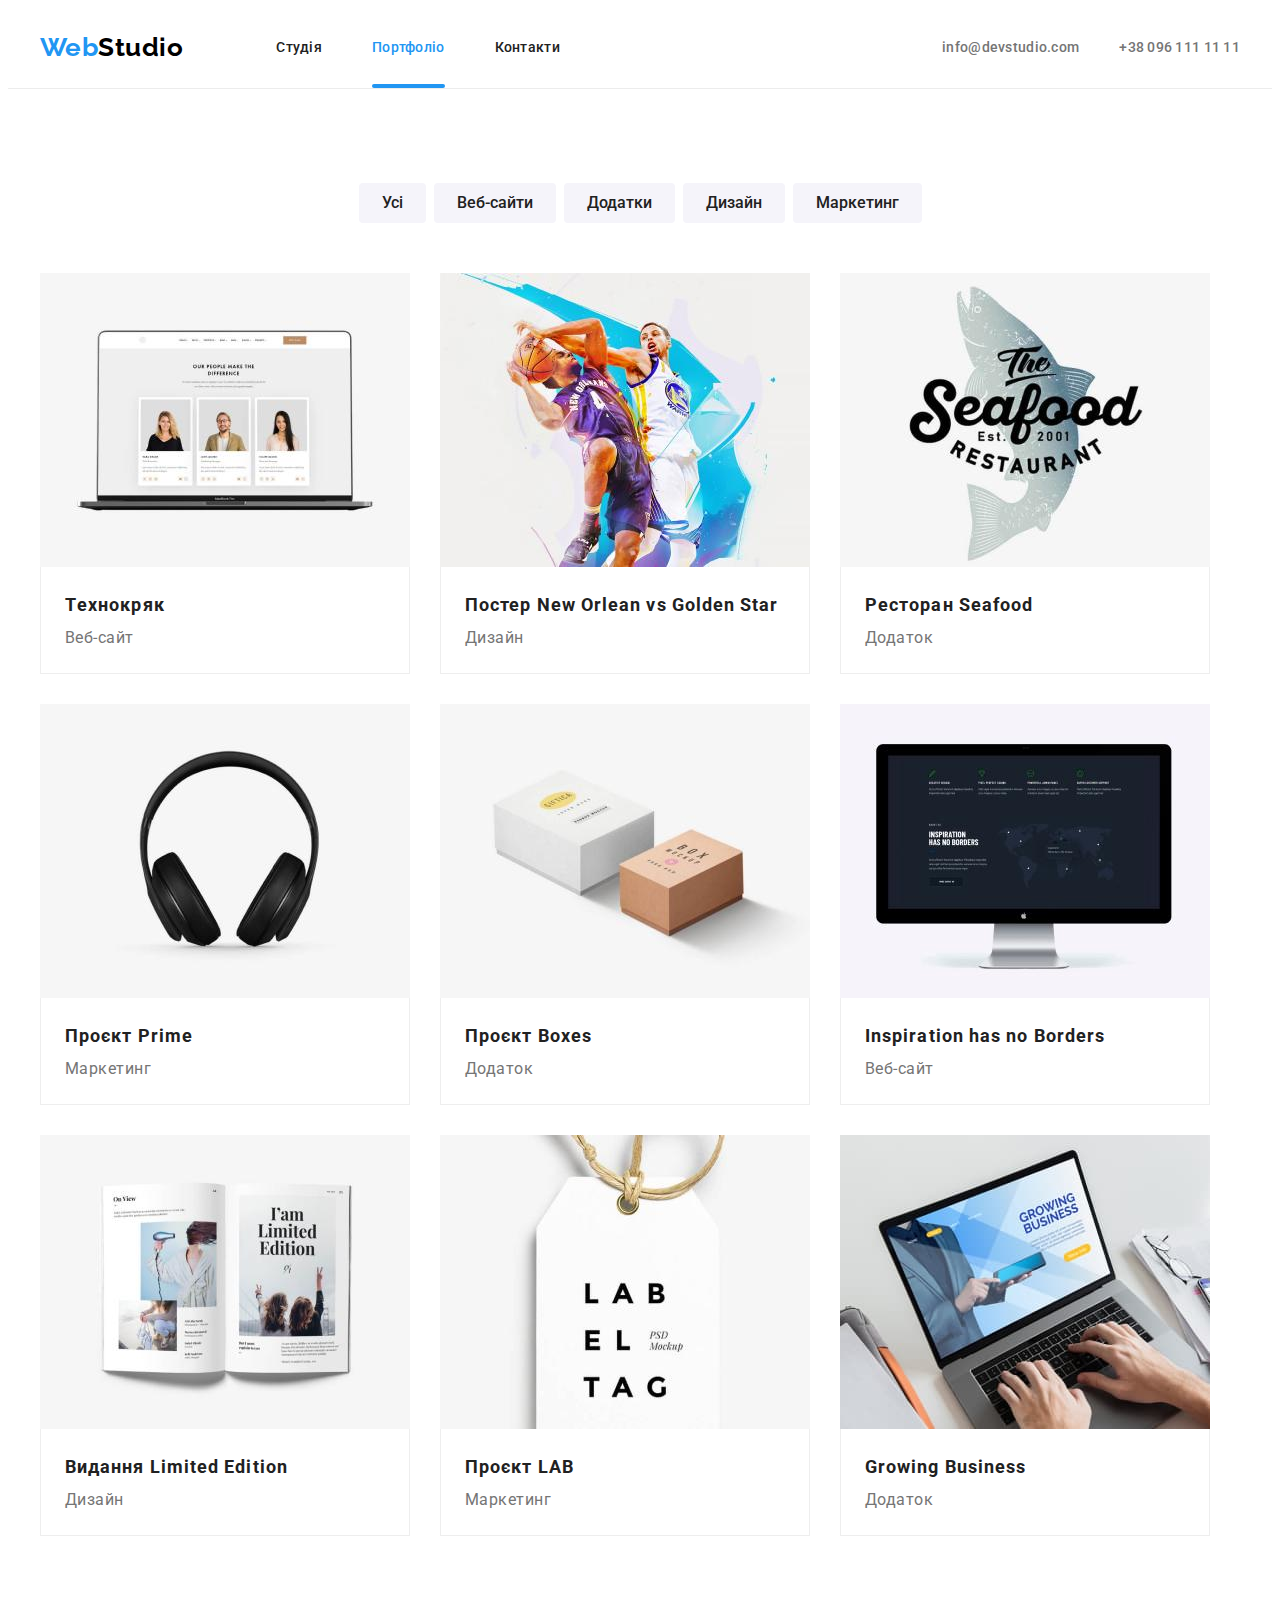
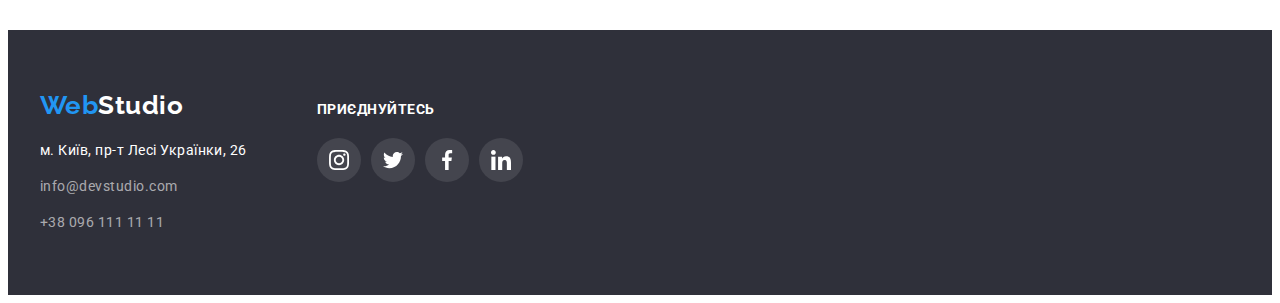
==== portfolio.html @ 781b63a0 "Initial commit" ====
<!DOCTYPE html>
<html lang="uk">
  <head>
    <meta charset="UTF-8" />
    <meta http-equiv="X-UA-Compatible" content="IE=edge" />
    <meta name="viewport" content="width=device-width, initial-scale=1.0" />
    <title>Portfolio</title>
    <link rel="stylesheet" href="./css/styles.css" />
    <link rel="preconnect" href="https://fonts.googleapis.com" />
    <link rel="preconnect" href="https://fonts.gstatic.com" crossorigin />
    <link
      href="https://fonts.googleapis.com/css2?family=Raleway:wght@700&family=Roboto:wght@400;500;700;900&display=swap"
      rel="stylesheet"
    />
    <link
      rel="stylesheet"
      href="https://cdnjs.cloudflare.com/ajax/libs/modern-normalize/1.1.0/modern-normalize.min.css"
      integrity="sha512-wpPYUAdjBVSE4KJnH1VR1HeZfpl1ub8YT/NKx4PuQ5NmX2tKuGu6U/JRp5y+Y8XG2tV+wKQpNHVUX03MfMFn9Q=="
      crossorigin="anonymous"
      referrerpolicy="no-referrer"
    />
    <link rel="stylesheet" href="./css/styles.css" />
  </head>

  <body>
    <!--header-->
    <header class="header">
      <!--main navigation-->
      <div class="container header">
        <nav class="main-nav">
          <a class="logo-header" lang="en" href="index.html">
            <span class="logo-part">Web</span>Studio</a
          >

          <ul class="site-nav list">
            <li class="item"><a class="link" href="./index.html">Студія</a></li>
            <li class="item">
              <a href="./portfolio.html" class="link current">Портфоліо</a>
            </li>
            <li class="item"><a class="link" href="#">Контакти</a></li>
          </ul>
        </nav>
        <ul class="contacts list">
          <li class="item">
            <a class="link" lang="en" href="mailto:info@devstudio.com"
              >info@devstudio.com</a
            >
          </li>
          <li class="item">
            <a class="link" href="tel:+380961111111">+38 096 111 11 11</a>
          </li>
        </ul>
      </div>
    </header>

    <!--main-->
    <main>
      <!--section 1 проєкти-->
      <section class="section works">
        <div class="container works">
          <h1 hidden>Наші проєкти</h1>
          <!--фільтри-->
          <ul class="button-list list">
            <li class="filter-button">
              <button type="button" class="button secondary-button">Усі</button>
            </li>
            <li class="filter-button">
              <button type="button" class="button secondary-button">
                Веб-сайти
              </button>
            </li>
            <li class="filter-button">
              <button type="button" class="button secondary-button">
                Додатки
              </button>
            </li>
            <li class="filter-button">
              <button type="button" class="button secondary-button">
                Дизайн
              </button>
            </li>
            <li class="filter-button">
              <button type="button" class="button secondary-button">
                Маркетинг
              </button>
            </li>
          </ul>
          <!--список проєктів-->
          <ul class="projects list">
            <li class="work-example">
              <a href="#">
                <div class="portfolio-thumb">
                  <img
                    src="./images/technokriak.jpg"
                    alt="Фотограії членів команди з описом"
                    width="370"
                    height="294"
                  />
                  <p class="portfolio-overlay">
                    Ресурс пропонує комплексні пропозиції з різним рівнем
                    функціоналу та сервісів. Все це дозволить відвідувачу
                    отримати вичерпні відомості про компанію чи приватну особу.
                  </p>
                </div>
                <div class="portfolio-card">
                  <h3 class="portfolio-subtitle">Tехнокряк</h3>
                  <p class="product">Веб-сайт</p>
                </div>
              </a>
            </li>

            <li class="work-example">
              <a href="#">
                <div class="portfolio-thumb">
                  <img
                    src="./images/poster-new-orlean.jpg"
                    alt="Гравець команди Нью-Орлеан та гравець команди Голден Стар"
                    width="370"
                    height="294"
                  />
                  <p class="portfolio-overlay">
                    Ресурс пропонує комплексні пропозиції з різним рівнем
                    функціоналу та сервісів. Все це дозволить відвідувачу
                    отримати вичерпні відомості про компанію чи приватну особу.
                  </p>
                </div>
                <div class="portfolio-card">
                  <h3 class="portfolio-subtitle">
                    Постер New Orlean vs Golden Star
                  </h3>
                  <p class="product">Дизайн</p>
                </div>
              </a>
            </li>

            <li class="work-example">
              <a href="#">
                <div class="portfolio-thumb">
                  <img
                    src="./images/seafood-restaurant.jpg"
                    alt="Логотип ресторану Сіфуд на фоні риби"
                    width="370"
                    height="294"
                  />
                  <p class="portfolio-overlay">
                    Ресурс пропонує комплексні пропозиції з різним рівнем
                    функціоналу та сервісів. Все це дозволить відвідувачу
                    отримати вичерпні відомості про компанію чи приватну особу.
                  </p>
                </div>
                <div class="portfolio-card">
                  <h3 class="portfolio-subtitle">Ресторан Seafood</h3>
                  <p class="product">Додаток</p>
                </div>
              </a>
            </li>

            <li class="work-example">
              <a href="#">
                <div class="portfolio-thumb">
                  <img
                    src="./images/prime-project.jpg"
                    alt="Чорна гарнітура"
                    width="370"
                    height="294"
                  />
                  <p class="portfolio-overlay">
                    Ресурс пропонує комплексні пропозиції з різним рівнем
                    функціоналу та сервісів. Все це дозволить відвідувачу
                    отримати вичерпні відомості про компанію чи приватну особу.
                  </p>
                </div>
                <div class="portfolio-card">
                  <h3 class="portfolio-subtitle">Проєкт Prime</h3>
                  <p class="product">Маркетинг</p>
                </div>
              </a>
            </li>

            <li class="work-example">
              <a href="#">
                <div class="portfolio-thumb">
                  <img
                    src="./images/boxes-project.jpg"
                    alt="Біла та коричнева коробки"
                    width="370"
                    height="294"
                  />
                  <p class="portfolio-overlay">
                    Ресурс пропонує комплексні пропозиції з різним рівнем
                    функціоналу та сервісів. Все це дозволить відвідувачу
                    отримати вичерпні відомості про компанію чи приватну особу.
                  </p>
                </div>
                <div class="portfolio-card">
                  <h3 class="portfolio-subtitle">Проєкт Boxes</h3>
                  <p class="product">Додаток</p>
                </div>
              </a>
            </li>

            <li class="work-example">
              <a href="#">
                <div class="portfolio-thumb">
                  <img
                    src="./images/imagination.jpg"
                    alt="Монітор Мак"
                    width="370"
                    height="294"
                  />
                  <p class="portfolio-overlay">
                    Ресурс пропонує комплексні пропозиції з різним рівнем
                    функціоналу та сервісів. Все це дозволить відвідувачу
                    отримати вичерпні відомості про компанію чи приватну особу.
                  </p>
                </div>
                <div class="portfolio-card">
                  <h3 lang="en" class="portfolio-subtitle">
                    Inspiration has no Borders
                  </h3>
                  <p class="product">Веб-сайт</p>
                </div>
              </a>
            </li>

            <li class="work-example">
              <a href="#">
                <div class="portfolio-thumb">
                  <img
                    src="./images/limited-edition.jpg"
                    alt="Сторінки розгорнутого журналу"
                    width="370"
                    height="294"
                  />
                  <p class="portfolio-overlay">
                    Ресурс пропонує комплексні пропозиції з різним рівнем
                    функціоналу та сервісів. Все це дозволить відвідувачу
                    отримати вичерпні відомості про компанію чи приватну особу.
                  </p>
                </div>
                <div class="portfolio-card">
                  <h3 class="portfolio-subtitle">Видання Limited Edition</h3>
                  <p class="product">Дизайн</p>
                </div>
              </a>
            </li>

            <li class="work-example">
              <a href="#">
                <div class="portfolio-thumb">
                  <img
                    src="./images/lab-project.jpg"
                    alt="Чорно-біла етикетка"
                    width="370"
                    height="294"
                  />
                  <p class="portfolio-overlay">
                    Ресурс пропонує комплексні пропозиції з різним рівнем
                    функціоналу та сервісів. Все це дозволить відвідувачу
                    отримати вичерпні відомості про компанію чи приватну особу.
                  </p>
                </div>
                <div class="portfolio-card">
                  <h3 class="portfolio-subtitle">Проєкт LAB</h3>
                  <p class="product">Маркетинг</p>
                </div>
              </a>
            </li>

            <li class="work-example">
              <a href="#">
                <div class="portfolio-thumb">
                  <img
                    src="./images/growing-business.jpg"
                    alt="Дві руки друкують на клавіатурі ноутбука"
                    width="370"
                    height="294"
                  />
                  <p class="portfolio-overlay">
                    Ресурс пропонує комплексні пропозиції з різним рівнем
                    функціоналу та сервісів. Все це дозволить відвідувачу
                    отримати вичерпні відомості про компанію чи приватну особу.
                  </p>
                </div>
                <div class="portfolio-card">
                  <h3 lang="en" class="portfolio-subtitle">Growing Business</h3>
                  <p class="product">Додаток</p>
                </div>
              </a>
            </li>
          </ul>
        </div>
      </section>
    </main>

    <!--footer-->
    <footer class="footer">
      <div class="container footer">
        <div class="address-box">
          <a class="logo-footer" lang="en" href="index.html">
            <span class="logo-part">Web</span>Studio</a
          >
          <address class="address-list">
            <p class="physical-address">м. Київ, пр-т Лесі Українки, 26</p>
            <ul class="mail-tel list">
              <li>
                <a href="mailto:info@devstudio.com" class="mail footer-contact"
                  >info@devstudio.com</a
                >
              </li>
              <li>
                <a href="tel:+380961111111" class="tel footer-contact"
                  >+38 096 111 11 11</a
                >
              </li>
            </ul>
          </address>
        </div>

        <div class="footer-networks">
          <h3 class="footer section-subtitle">приєднуйтесь</h3>
          <ul class="footer network-list list">
            <li class="network-item">
              <a href="#" class="footer network-link">
                <svg width="20px" height="20px" class="network-icon">
                  <use href="./images/icons.svg.svg#icon-instagram"></use>
                </svg>
              </a>
            </li>

            <li class="network-item">
              <a href="#" class="footer network-link">
                <svg width="20px" height="20px" class="network-icon">
                  <use href="./images/icons.svg.svg#icon-twitter"></use>
                </svg>
              </a>
            </li>

            <li class="network-item">
              <a href="#" class="footer network-link">
                <svg width="20px" height="20px" class="network-icon">
                  <use href="./images/icons.svg.svg#icon-facebook"></use>
                </svg>
              </a>
            </li>

            <li class="network-item">
              <a href="#" class="footer network-link">
                <svg width="20px" height="20px" class="network-icon">
                  <use
                    href="./images/icons.svg.svg#icon-linkedin"
                    class=""
                  ></use>
                </svg>
              </a>
            </li>
          </ul>
        </div>
      </div>
    </footer>
  </body>
</html>
---- css/styles.css ----
:root {
  --primary-text-color: #757575;
  --section-title-color: #212121;
  --accent-color: #2196f3;
  --component-active-color: #188ce8;
  --primary-button-color: #ffffff;
  --secondary-button-background-color: #f5f4fa;
  --secondary-background-color: #f5f5f5;
  --logo-color: #000000;
  --header-border: #ececec;
  --hero-background-color: #2f303a;
  --portfolio-border: #eeeeee;
  --footer-contact-background: rgba(255, 255, 255, 0.6);
  --network-icon-color: #afb1b8;
  --foooter-icon-color: rgba(255, 255, 255, 0.1);

  --time-function: cubic-bezier(0.4, 0, 0.2, 1);
  --transition-time-main: 250ms;
}

body {
  color: var(--primary-text-color);
  background-color: var(--primary-button-color);
  font-family: "Roboto", sans-serif;
  letter-spacing: 0.03em;
}

.list {
  list-style: none;
  padding: 0;
  margin: 0;
}

h1,
h2,
h3,
h4,
p {
  margin-top: 0;
  margin-bottom: 0;
}

ul,
ol {
  margin-top: 0;
  margin-bottom: 0;
  padding-left: 0;
}

img {
  display: block;
  max-width: 100%;
  height: auto;
}

button {
  font-family: inherit;
}

[href] {
  text-decoration: none;
}

/* стилі шапки  */
.header {
  border-bottom: 1px solid var(--header-border);
}

.container {
  max-width: 1200px;
  padding-right: 15px;
  padding-left: 15px;
  margin-right: auto;
  margin-left: auto;
}

.container.header {
  display: flex;
  align-items: center;
  max-width: 1200px;
  padding-top: 0;
  padding-right: 15px;
  padding-bottom: 0;
  padding-left: 15px;
  border-bottom: none;
}

.main-nav {
  display: flex;
  align-items: center;
}

.logo-header {
  padding-top: 24px;
  padding-bottom: 25px;
  color: var(--logo-color);
  font-family: "Raleway", sans-serif;
  font-weight: 700;
  font-size: 26px;
  line-height: 1.19;
  text-align: left;
}

.logo-part {
  margin-top: 24px;
  margin-bottom: 25px;
  color: var(--accent-color);
  font-family: "Raleway", sans-serif;
  font-weight: 700;
  font-size: 26px;
  line-height: 1.19;
  text-align: left;
}

.site-nav {
  display: flex;
  margin-left: 93px;
}

/* .site-nav>.item {
margin-right: 50px;
}

.site-nav>.item:last-child{
  margin-right: 0;
} */

/* селектор сусіда
.site-nav>.item+.item{
margin-left: 50px;
} */

.site-nav > .item:not(:last-child) {
  margin-right: 50px;
}

.site-nav .link {
  display: block;
  width: 100%;
  padding-top: 32px;
  padding-bottom: 32px;
  color: var(--section-title-color);
  font-weight: 500;
  font-size: 14px;
  line-height: 1.14;
  letter-spacing: 0.02em;

  transition: color var(--transition-time-main) var(--time-function);
}

.site-nav .link:hover,
.site-nav .link:focus {
  color: var(--accent-color);
}

.site-nav .link.current {
  position: relative;
  padding-top: 32px;
  padding-bottom: 32px;
  color: var(--accent-color);
}

/* нижнє підкреслення */

.site-nav .link.current::after {
  content: "";
  position: absolute;
  bottom: 0;

  display: block;
  width: 100%;
  height: 4px;
  border-radius: 2px;
  background-color: var(--accent-color);

  transition: opacity var(--transition-time-main) var(--time-function);
}

.contacts {
  display: flex;
  margin-left: auto;
}

.contacts > .item + .item {
  margin-left: 40px;
}

.contacts.item {
  margin-left: auto;
}

.contact-icon {
  height: 100%;
  margin-right: 10px;
  fill: currentColor;
}

.contact-icon:nth-child(2) {
  padding-left: 30px;
}

.contacts .link {
  display: flex;
  align-items: center;
  justify-content: center;
  padding-top: 32px;
  padding-bottom: 32px;
  color: var(--primary-text-color);
  font-weight: 500;
  font-size: 14px;
  line-height: 1.14;
  letter-spacing: 0.02em;

  transition: color var(--transition-time-main) var(--time-function);
}

.contacts .link:hover,
.contacts .link:focus {
  color: var(--accent-color);
}

/* головна частина */
.section {
  padding-top: 94px;
  padding-bottom: 94px;
}

/* герой */

.container-hero {
  text-align: center;
  padding-bottom: 0;
}

.hero {
  background-image: linear-gradient(
      to right,
      rgba(47, 48, 58, 0.4),
      rgba(47, 48, 58, 0.4)
    ),
    url("../images/hero-img.jpg");
  background-color: var(--hero-background-color);
  height: 600px;
  max-width: 1600px;
  margin-left: auto;
  margin-right: auto;
  background-repeat: no-repeat;
  background-size: cover;
  background-position: center;
}

.hero-title {
  display: block;
  margin-top: 0;
  margin-right: auto;
  margin-bottom: 30px;
  margin-left: auto;
  max-width: 696px;
  color: var(--primary-button-color);
  font-weight: 900;
  font-size: 44px;
  line-height: 1.36;
  letter-spacing: 0.06em;
  text-transform: uppercase;
  text-align: center;
}

/* модальне вікно */
.backdrop {
  position: fixed;
  top: 0;
  left: 0;
  width: 100%;
  height: 100%;
  background-color: rgba(0, 0, 0, 0.2);
}

.backdrop.is-hidden {
  opacity: 0;
  pointer-events: none;
}

.modal {
  position: absolute;
  top: 50%;
  left: 50%;
  min-width: 528px;
  min-height: 581px;
  padding: 14px;
  border-radius: 4px;
  background-color: var(--primary-button-color);
  box-shadow: 0px 1px 3px rgba(0, 0, 0, 0.12), 0px 1px 1px rgba(0, 0, 0, 0.14),
    0px 2px 1px rgba(0, 0, 0, 0.2);

  transform: translate(-50%, -50%);
  transition: transform var(--transition-time-main) var(--time-function);
}

.close-icon {
  position: absolute;
  top: 50%;
  left: 50%;
  transform: translate(-50%, -50%);
  fill: var(--logo-color);
}

.button-close {
  position: absolute;
  top: 8px;
  right: 8px;
  width: 30px;
  height: 30px;
  border: 1px solid rgba(0, 0, 0, 0.1);
  border-radius: 50%;
  cursor: pointer;
  background-color: var(--primary-button-color);
}

.button {
  font-family: "Roboto", sans-serif;
  cursor: pointer;
  font-family: inherit;
}

/* секція 1 */
.section.hero {
  padding-top: 200px;
  padding-bottom: 200px;
}

.section-title {
  margin-top: 0;
  margin-bottom: 0;
  color: var(--section-title-color);
  font-weight: 700;
  font-size: 36px;
  line-height: 1.17;
  text-align: center;
}

.section-subtitle {
  display: flex;
  flex-direction: row;
  vertical-align: top;
  margin-top: 0;
  margin-bottom: 10px;
  color: var(--section-title-color);
  font-size: 14px;
  line-height: 1.14;
  text-transform: uppercase;
}

.section-subtitle > .feature .item {
  align-self: center;
}

.section-subtitle.name {
  font-weight: 500;
  font-size: 16px;
  line-height: 1.19;
  text-transform: capitalize;
  text-align: center;
}

.primary-button {
  display: flex;
  align-items: center;
  justify-content: center;
  white-space: nowrap;
  border-radius: 4px;
  padding: 10px 24px;
  margin-top: 0;
  margin-right: auto;
  margin-left: auto;
  max-width: 200px;
  max-height: 50px;
  color: var(--primary-button-color);
  background-color: var(--accent-color);
  font-family: "Roboto", sans-serif;
  font-weight: 700;
  font-size: 16px;
  line-height: 1.88;
  letter-spacing: 0.06em;
  text-align: center;
  border: none;
  cursor: pointer;

  transition: background-color var(--transition-time-main) var(--time-function);
}

.primary-button:hover,
.primary-button:focus {
  background-color: var(--component-active-color);
}

.section-features {
  padding-bottom: 0;
}

.feature-card {
  display: flex;
  justify-content: center;
  align-items: center;
  max-width: 270px;
  max-height: 120px;
  margin-bottom: 30px;
  padding-top: 25px;
  padding-bottom: 25px;
  background-color: var(--secondary-button-background-color);
}

.features-card-icon {
  width: 70px;
  height: 70px;
  fill: currentColor;

  transition: fill var(--transition-time-main) var(--time-function);
}

.features-card-icon:hover,
.features-card-icon:focus {
  fill: var(--accent-color);
}

.container-features {
  display: flex;
  align-items: flex-start;
  flex-wrap: wrap;
}

.features-list {
  display: flex;
  justify-content: flex-start;
  gap: 30px;
}

.feature-item {
  max-width: 270px;
  flex-basis: calc((100% - 90px) / 4);
}

.feature {
  padding-top: 0;
  margin-top: 0;
  max-width: 270px;
  font-size: 14px;
  line-height: 1.7;
}

/* секція 2 */

.spec-list {
  display: flex;
  flex-direction: row;
  align-items: center;
  margin-top: 50px;
  flex-direction: row;
  gap: 30px;
}

.spec.item {
  flex-basis: calc((100% - 60px) / 3);
  max-width: 370px;
}

.spec.item:first-child {
  margin-left: 0;
}

.spec.item:last-child {
  margin-right: 0;
}

/* накладання опису на картинки */
.spec-thumb {
  position: relative;
}

.spec-overlay {
  position: absolute;
  top: 100%;
  margin: 0;
  padding-top: 27px;
  padding-bottom: 27px;
  padding-left: auto;
  padding-right: auto;
  width: 100%;
  height: 70px;

  font-size: 14px;
  font-weight: 700;
  line-height: 1.1;
  text-transform: uppercase;
  color: var(--primary-button-color);
  background-color: rgba(47, 48, 58, 0.8);
  text-align: center;
  transform: translateY(-100%);
}

/* секція 3 */

.team-list {
  display: flex;
  align-items: center;
  gap: 30px;
  padding-left: auto;
  padding-right: auto;
  padding-top: 50px;
  background-color: var(--secondary-button-background-color);
}

.team-card {
  background-color: var(--secondary-button-background-color);
}

.team-card:first-child {
  margin-left: 0;
}

.team-card:last-child {
  margin-right: 0;
}

.network-list {
  display: flex;
  align-items: center;
  justify-content: center;
  gap: 10px;
}

.network-item {
  width: 44px;
  height: 44px;
  padding: 0;
  margin-top: 0;
  margin-bottom: 0;
}

.network-link {
  display: flex;
  align-items: center;
  justify-content: center;
  width: 100%;
  height: 100%;
  margin-top: 0;
  margin-bottom: 0;
  border-radius: 50%;
  color: var(--network-icon-color);
  text-decoration: none;
  font-size: 0;

  transition: color background-color var(--transition-time-main)
    var(--time-function);
}

.network-icon {
  fill: currentColor;
}

.network-link:hover,
.network-link:focus {
  color: var(--primary-button-color);
  background-color: var(--accent-color);
}

.card {
  display: block;
  padding-top: 30px;
  padding-bottom: 30px;
  border-bottom-right-radius: 4px;
  border-bottom-left-radius: 4px;
  box-shadow: 0px 1px 3px rgba(0, 0, 0, 0.12), 0px 1px 1px rgba(0, 0, 0, 0.14),
    0px 2px 1px rgba(0, 0, 0, 0.2);
  background-color: var(--primary-button-color);
  text-align: center;
}

.card > h3 {
  display: block;
  text-align: center;
}

.team-card {
  max-width: 270px;
  max-height: 428px;
}

.our-team {
  margin-left: auto;
  margin-right: auto;
  padding-right: 15px;
  padding-left: 15px;
  background-color: var(--secondary-button-background-color);
}

.container.team {
  margin-left: auto;
  margin-right: auto;
  background-color: var(--secondary-button-background-color);
}

.job-title {
  font-size: 16px;
  list-style: 1.19;
  padding-bottom: 16px;
  text-align: center;
}

/* client section */

.client-container {
  margin-top: 0;
  margin-bottom: 0;
}

.client-title {
  margin-top: 0;
  margin-bottom: 50px;
}

.client-list {
  display: flex;
  justify-content: center;
  align-items: center;
}

.client-item {
  flex-basis: calc((100% - 150px) / 6);
  color: var(--network-icon-color);
  margin-right: 30px;
}

.client-item:last-child {
  margin-right: 0;
}

.client-item:first-child {
  margin-left: 0;
}

.client-link {
  display: flex;
  align-items: center;
  justify-content: center;
  color: inherit;
  width: 170px;
  height: 92px;
  margin-bottom: 0;
  border: 1px solid var(--network-icon-color);
  border-radius: 4px;

  transition: color border-color fill var(--transition-time-main)
    var(--time-function);
}

.client-icon {
  fill: currentColor;
  margin: auto;
  cursor: pointer;
}

.client-link:hover,
.client-link:focus {
  color: var(--accent-color);
  border-color: var(--accent-color);
  fill: var(--accent-color);
}

/* футер */
.container.footer {
  max-width: 1200px;
  padding-top: 60px;
  padding-bottom: 60px;
}

.footer {
  background-color: var(--hero-background-color);
}

.logo-footer {
  display: block;
  color: var(--primary-button-color);
  font-family: "Raleway", sans-serif;
  font-weight: 700;
  font-size: 26px;
  line-height: 1.19;
  text-align: left;
}

.physical-address {
  margin-top: 18px;
  margin-bottom: 12px;
  color: var(--primary-button-color);
  font-style: normal;
  font-size: 14px;
  line-height: 1.71;
  text-align: left;
}

.mail-tel {
  display: block;
  margin-bottom: 0;
}

.mail {
  display: block;
  margin-bottom: 12px;
}

.tel {
  display: block;
  padding-bottom: 0;
}

.footer-contact {
  color: var(--footer-contact-background);
  font-style: normal;
  font-size: 14px;
  line-height: 1.71;
  text-align: left;

  transition: color var(--transition-time-main) var(--time-function);
}

.footer-contact:hover,
.footer-contact:focus {
  color: var(--accent-color);
}

/* портфоліо */

/* головна частина */
/* секція 1*/

.container.works {
  max-width: 1200px;
  margin: 0, auto;
  padding: 0, 15px;
}

.section.works {
  padding-top: 0;
}

.button-list.list {
  display: flex;
  align-items: center;
  justify-content: center;
  gap: 8px;
  margin-top: 94px;
  margin-right: auto;
  margin-bottom: 50px;
  margin-left: auto;

  flex-basis: calc((100% - 32px) / 5);
}

.filter-button:last-child {
  margin-right: 0;
}

.filter-button:first-child {
  margin-left: 0;
}

.projects {
  display: flex;
  flex-wrap: wrap;
  gap: 30px;
  margin-right: 0;
}

.work-example {
  flex-basis: calc((100% - 60px) / 3);
  max-width: 370px;
  max-height: 404px;
  list-style: none;

  transition: box-shadow var(--transition-time-main) var(--time-function);
}

.work-example:nth-child(3n) {
  margin-right: 0;
}

/* заїжджання оверлею */
.portfolio-thumb {
  position: relative;
  overflow: hidden;
}

.portfolio-overlay {
  content: "";
  display: block;
  position: absolute;
  bottom: 0;
  left: 0;
  width: 100%;
  height: 100%;
  margin: 0;
  font-size: 18px;
  padding: 63px 24px;
  text-align: left;
  line-height: 1.6;
  color: var(--primary-button-color);
  background-color: rgba(33, 150, 243, 0.9);
  transform: translateY(100%);
}

a:hover .portfolio-overlay {
  transform: translateY(0);
  transition: transform var(--transition-time-main) var(--time-function);
}

.portfolio-card {
  padding: 20px 24px;
  background-color: var(--primary-button-color);
  border-top: none;
  border-right: 1px solid var(--portfolio-border);
  border-bottom: 1px solid var(--portfolio-border);
  border-left: 1px solid var(--portfolio-border);
}

.work-example:hover,
.work-example:focus {
  box-shadow: 0px 1px 1px rgba(0, 0, 0, 0.12), 0px 4px 4px rgba(0, 0, 0, 0.06),
    1px 4px 6px rgba(0, 0, 0, 0.16);
}

.secondary-button {
  color: var(--section-title-color);
  background-color: var(--secondary-button-background-color);
  font-family: "Roboto", sans-serif;
  font-weight: 500;
  font-size: 16px;
  line-height: 1.63;
  text-align: center;
  border: none;
  cursor: pointer;
  border-radius: 4px;
  padding: 6px 22px;
  border: 1px solid transparent;
  box-shadow: none;

  transition: color background-color box-shadow var(--transition-time-main)
    var(--time-function);
}

.secondary-button:hover,
.secondary-button:focus {
  color: var(--primary-button-color);
  background-color: var(--accent-color);
  box-shadow: 0px 3px 1px rgba(0, 0, 0, 0.1), 0px 2px 1px rgba(0, 0, 0, 0.08),
    0px 2px 2px rgba(0, 0, 0, 0.12);
}

.portfolio-subtitle {
  font-size: 18px;
  line-height: 2;
  letter-spacing: 0.06em;
  color: var(--section-title-color);
}

.product {
  color: var(--primary-text-color);
  font-size: 16px;
  line-height: 1.88;
}

/* футер */
.footer-item {
  color: var(--footer-contact-background);
  font-weight: 400;
  font-size: 1.71;
}

.container.footer {
  display: flex;
  align-items: baseline;
}

.footer-networks {
  margin-left: 70px;
}

.footer.network-link {
  display: flex;
  justify-content: center;
  align-items: center;
  width: 100%;
  height: 100%;
  padding: 0;
  margin-top: 0;
  margin-bottom: 0;
  border-radius: 50%;
  text-decoration: none;
  font-size: 0;
  color: var(--primary-button-color);
  background-color: var(--foooter-icon-color);

  transition: color background-color var(--transition-time-main)
    var(--time-function);
}

.footer.network-link:hover,
.footer.network-link:focus {
  color: var(--primary-button-color);
  background-color: var(--accent-color);
}

.footer.section-subtitle {
  margin-bottom: 20px;
  font-weight: 700;
  font-size: 14px;
  line-height: 1.1;
  text-transform: uppercase;
  color: var(--primary-button-color);
}
---- css/styles.css ----
:root {
  --primary-text-color: #757575;
  --section-title-color: #212121;
  --accent-color: #2196f3;
  --component-active-color: #188ce8;
  --primary-button-color: #ffffff;
  --secondary-button-background-color: #f5f4fa;
  --secondary-background-color: #f5f5f5;
  --logo-color: #000000;
  --header-border: #ececec;
  --hero-background-color: #2f303a;
  --portfolio-border: #eeeeee;
  --footer-contact-background: rgba(255, 255, 255, 0.6);
  --network-icon-color: #afb1b8;
  --foooter-icon-color: rgba(255, 255, 255, 0.1);

  --time-function: cubic-bezier(0.4, 0, 0.2, 1);
  --transition-time-main: 250ms;
}

body {
  color: var(--primary-text-color);
  background-color: var(--primary-button-color);
  font-family: "Roboto", sans-serif;
  letter-spacing: 0.03em;
}

.list {
  list-style: none;
  padding: 0;
  margin: 0;
}

h1,
h2,
h3,
h4,
p {
  margin-top: 0;
  margin-bottom: 0;
}

ul,
ol {
  margin-top: 0;
  margin-bottom: 0;
  padding-left: 0;
}

img {
  display: block;
  max-width: 100%;
  height: auto;
}

button {
  font-family: inherit;
}

[href] {
  text-decoration: none;
}

/* стилі шапки  */
.header {
  border-bottom: 1px solid var(--header-border);
}

.container {
  max-width: 1200px;
  padding-right: 15px;
  padding-left: 15px;
  margin-right: auto;
  margin-left: auto;
}

.container.header {
  display: flex;
  align-items: center;
  max-width: 1200px;
  padding-top: 0;
  padding-right: 15px;
  padding-bottom: 0;
  padding-left: 15px;
  border-bottom: none;
}

.main-nav {
  display: flex;
  align-items: center;
}

.logo-header {
  padding-top: 24px;
  padding-bottom: 25px;
  color: var(--logo-color);
  font-family: "Raleway", sans-serif;
  font-weight: 700;
  font-size: 26px;
  line-height: 1.19;
  text-align: left;
}

.logo-part {
  margin-top: 24px;
  margin-bottom: 25px;
  color: var(--accent-color);
  font-family: "Raleway", sans-serif;
  font-weight: 700;
  font-size: 26px;
  line-height: 1.19;
  text-align: left;
}

.site-nav {
  display: flex;
  margin-left: 93px;
}

/* .site-nav>.item {
margin-right: 50px;
}

.site-nav>.item:last-child{
  margin-right: 0;
} */

/* селектор сусіда
.site-nav>.item+.item{
margin-left: 50px;
} */

.site-nav > .item:not(:last-child) {
  margin-right: 50px;
}

.site-nav .link {
  display: block;
  width: 100%;
  padding-top: 32px;
  padding-bottom: 32px;
  color: var(--section-title-color);
  font-weight: 500;
  font-size: 14px;
  line-height: 1.14;
  letter-spacing: 0.02em;

  transition: color var(--transition-time-main) var(--time-function);
}

.site-nav .link:hover,
.site-nav .link:focus {
  color: var(--accent-color);
}

.site-nav .link.current {
  position: relative;
  padding-top: 32px;
  padding-bottom: 32px;
  color: var(--accent-color);
}

/* нижнє підкреслення */

.site-nav .link.current::after {
  content: "";
  position: absolute;
  bottom: 0;

  display: block;
  width: 100%;
  height: 4px;
  border-radius: 2px;
  background-color: var(--accent-color);

  transition: opacity var(--transition-time-main) var(--time-function);
}

.contacts {
  display: flex;
  margin-left: auto;
}

.contacts > .item + .item {
  margin-left: 40px;
}

.contacts.item {
  margin-left: auto;
}

.contact-icon {
  height: 100%;
  margin-right: 10px;
  fill: currentColor;
}

.contact-icon:nth-child(2) {
  padding-left: 30px;
}

.contacts .link {
  display: flex;
  align-items: center;
  justify-content: center;
  padding-top: 32px;
  padding-bottom: 32px;
  color: var(--primary-text-color);
  font-weight: 500;
  font-size: 14px;
  line-height: 1.14;
  letter-spacing: 0.02em;

  transition: color var(--transition-time-main) var(--time-function);
}

.contacts .link:hover,
.contacts .link:focus {
  color: var(--accent-color);
}

/* головна частина */
.section {
  padding-top: 94px;
  padding-bottom: 94px;
}

/* герой */

.container-hero {
  text-align: center;
  padding-bottom: 0;
}

.hero {
  background-image: linear-gradient(
      to right,
      rgba(47, 48, 58, 0.4),
      rgba(47, 48, 58, 0.4)
    ),
    url("../images/hero-img.jpg");
  background-color: var(--hero-background-color);
  height: 600px;
  max-width: 1600px;
  margin-left: auto;
  margin-right: auto;
  background-repeat: no-repeat;
  background-size: cover;
  background-position: center;
}

.hero-title {
  display: block;
  margin-top: 0;
  margin-right: auto;
  margin-bottom: 30px;
  margin-left: auto;
  max-width: 696px;
  color: var(--primary-button-color);
  font-weight: 900;
  font-size: 44px;
  line-height: 1.36;
  letter-spacing: 0.06em;
  text-transform: uppercase;
  text-align: center;
}

/* модальне вікно */
.backdrop {
  position: fixed;
  top: 0;
  left: 0;
  width: 100%;
  height: 100%;
  background-color: rgba(0, 0, 0, 0.2);
}

.backdrop.is-hidden {
  opacity: 0;
  pointer-events: none;
}

.modal {
  position: absolute;
  top: 50%;
  left: 50%;
  min-width: 528px;
  min-height: 581px;
  padding: 14px;
  border-radius: 4px;
  background-color: var(--primary-button-color);
  box-shadow: 0px 1px 3px rgba(0, 0, 0, 0.12), 0px 1px 1px rgba(0, 0, 0, 0.14),
    0px 2px 1px rgba(0, 0, 0, 0.2);

  transform: translate(-50%, -50%);
  transition: transform var(--transition-time-main) var(--time-function);
}

.close-icon {
  position: absolute;
  top: 50%;
  left: 50%;
  transform: translate(-50%, -50%);
  fill: var(--logo-color);
}

.button-close {
  position: absolute;
  top: 8px;
  right: 8px;
  width: 30px;
  height: 30px;
  border: 1px solid rgba(0, 0, 0, 0.1);
  border-radius: 50%;
  cursor: pointer;
  background-color: var(--primary-button-color);
}

.button {
  font-family: "Roboto", sans-serif;
  cursor: pointer;
  font-family: inherit;
}

/* секція 1 */
.section.hero {
  padding-top: 200px;
  padding-bottom: 200px;
}

.section-title {
  margin-top: 0;
  margin-bottom: 0;
  color: var(--section-title-color);
  font-weight: 700;
  font-size: 36px;
  line-height: 1.17;
  text-align: center;
}

.section-subtitle {
  display: flex;
  flex-direction: row;
  vertical-align: top;
  margin-top: 0;
  margin-bottom: 10px;
  color: var(--section-title-color);
  font-size: 14px;
  line-height: 1.14;
  text-transform: uppercase;
}

.section-subtitle > .feature .item {
  align-self: center;
}

.section-subtitle.name {
  font-weight: 500;
  font-size: 16px;
  line-height: 1.19;
  text-transform: capitalize;
  text-align: center;
}

.primary-button {
  display: flex;
  align-items: center;
  justify-content: center;
  white-space: nowrap;
  border-radius: 4px;
  padding: 10px 24px;
  margin-top: 0;
  margin-right: auto;
  margin-left: auto;
  max-width: 200px;
  max-height: 50px;
  color: var(--primary-button-color);
  background-color: var(--accent-color);
  font-family: "Roboto", sans-serif;
  font-weight: 700;
  font-size: 16px;
  line-height: 1.88;
  letter-spacing: 0.06em;
  text-align: center;
  border: none;
  cursor: pointer;

  transition: background-color var(--transition-time-main) var(--time-function);
}

.primary-button:hover,
.primary-button:focus {
  background-color: var(--component-active-color);
}

.section-features {
  padding-bottom: 0;
}

.feature-card {
  display: flex;
  justify-content: center;
  align-items: center;
  max-width: 270px;
  max-height: 120px;
  margin-bottom: 30px;
  padding-top: 25px;
  padding-bottom: 25px;
  background-color: var(--secondary-button-background-color);
}

.features-card-icon {
  width: 70px;
  height: 70px;
  fill: currentColor;

  transition: fill var(--transition-time-main) var(--time-function);
}

.features-card-icon:hover,
.features-card-icon:focus {
  fill: var(--accent-color);
}

.container-features {
  display: flex;
  align-items: flex-start;
  flex-wrap: wrap;
}

.features-list {
  display: flex;
  justify-content: flex-start;
  gap: 30px;
}

.feature-item {
  max-width: 270px;
  flex-basis: calc((100% - 90px) / 4);
}

.feature {
  padding-top: 0;
  margin-top: 0;
  max-width: 270px;
  font-size: 14px;
  line-height: 1.7;
}

/* секція 2 */

.spec-list {
  display: flex;
  flex-direction: row;
  align-items: center;
  margin-top: 50px;
  flex-direction: row;
  gap: 30px;
}

.spec.item {
  flex-basis: calc((100% - 60px) / 3);
  max-width: 370px;
}

.spec.item:first-child {
  margin-left: 0;
}

.spec.item:last-child {
  margin-right: 0;
}

/* накладання опису на картинки */
.spec-thumb {
  position: relative;
}

.spec-overlay {
  position: absolute;
  top: 100%;
  margin: 0;
  padding-top: 27px;
  padding-bottom: 27px;
  padding-left: auto;
  padding-right: auto;
  width: 100%;
  height: 70px;

  font-size: 14px;
  font-weight: 700;
  line-height: 1.1;
  text-transform: uppercase;
  color: var(--primary-button-color);
  background-color: rgba(47, 48, 58, 0.8);
  text-align: center;
  transform: translateY(-100%);
}

/* секція 3 */

.team-list {
  display: flex;
  align-items: center;
  gap: 30px;
  padding-left: auto;
  padding-right: auto;
  padding-top: 50px;
  background-color: var(--secondary-button-background-color);
}

.team-card {
  background-color: var(--secondary-button-background-color);
}

.team-card:first-child {
  margin-left: 0;
}

.team-card:last-child {
  margin-right: 0;
}

.network-list {
  display: flex;
  align-items: center;
  justify-content: center;
  gap: 10px;
}

.network-item {
  width: 44px;
  height: 44px;
  padding: 0;
  margin-top: 0;
  margin-bottom: 0;
}

.network-link {
  display: flex;
  align-items: center;
  justify-content: center;
  width: 100%;
  height: 100%;
  margin-top: 0;
  margin-bottom: 0;
  border-radius: 50%;
  color: var(--network-icon-color);
  text-decoration: none;
  font-size: 0;

  transition: color background-color var(--transition-time-main)
    var(--time-function);
}

.network-icon {
  fill: currentColor;
}

.network-link:hover,
.network-link:focus {
  color: var(--primary-button-color);
  background-color: var(--accent-color);
}

.card {
  display: block;
  padding-top: 30px;
  padding-bottom: 30px;
  border-bottom-right-radius: 4px;
  border-bottom-left-radius: 4px;
  box-shadow: 0px 1px 3px rgba(0, 0, 0, 0.12), 0px 1px 1px rgba(0, 0, 0, 0.14),
    0px 2px 1px rgba(0, 0, 0, 0.2);
  background-color: var(--primary-button-color);
  text-align: center;
}

.card > h3 {
  display: block;
  text-align: center;
}

.team-card {
  max-width: 270px;
  max-height: 428px;
}

.our-team {
  margin-left: auto;
  margin-right: auto;
  padding-right: 15px;
  padding-left: 15px;
  background-color: var(--secondary-button-background-color);
}

.container.team {
  margin-left: auto;
  margin-right: auto;
  background-color: var(--secondary-button-background-color);
}

.job-title {
  font-size: 16px;
  list-style: 1.19;
  padding-bottom: 16px;
  text-align: center;
}

/* client section */

.client-container {
  margin-top: 0;
  margin-bottom: 0;
}

.client-title {
  margin-top: 0;
  margin-bottom: 50px;
}

.client-list {
  display: flex;
  justify-content: center;
  align-items: center;
}

.client-item {
  flex-basis: calc((100% - 150px) / 6);
  color: var(--network-icon-color);
  margin-right: 30px;
}

.client-item:last-child {
  margin-right: 0;
}

.client-item:first-child {
  margin-left: 0;
}

.client-link {
  display: flex;
  align-items: center;
  justify-content: center;
  color: inherit;
  width: 170px;
  height: 92px;
  margin-bottom: 0;
  border: 1px solid var(--network-icon-color);
  border-radius: 4px;

  transition: color border-color fill var(--transition-time-main)
    var(--time-function);
}

.client-icon {
  fill: currentColor;
  margin: auto;
  cursor: pointer;
}

.client-link:hover,
.client-link:focus {
  color: var(--accent-color);
  border-color: var(--accent-color);
  fill: var(--accent-color);
}

/* футер */
.container.footer {
  max-width: 1200px;
  padding-top: 60px;
  padding-bottom: 60px;
}

.footer {
  background-color: var(--hero-background-color);
}

.logo-footer {
  display: block;
  color: var(--primary-button-color);
  font-family: "Raleway", sans-serif;
  font-weight: 700;
  font-size: 26px;
  line-height: 1.19;
  text-align: left;
}

.physical-address {
  margin-top: 18px;
  margin-bottom: 12px;
  color: var(--primary-button-color);
  font-style: normal;
  font-size: 14px;
  line-height: 1.71;
  text-align: left;
}

.mail-tel {
  display: block;
  margin-bottom: 0;
}

.mail {
  display: block;
  margin-bottom: 12px;
}

.tel {
  display: block;
  padding-bottom: 0;
}

.footer-contact {
  color: var(--footer-contact-background);
  font-style: normal;
  font-size: 14px;
  line-height: 1.71;
  text-align: left;

  transition: color var(--transition-time-main) var(--time-function);
}

.footer-contact:hover,
.footer-contact:focus {
  color: var(--accent-color);
}

/* портфоліо */

/* головна частина */
/* секція 1*/

.container.works {
  max-width: 1200px;
  margin: 0, auto;
  padding: 0, 15px;
}

.section.works {
  padding-top: 0;
}

.button-list.list {
  display: flex;
  align-items: center;
  justify-content: center;
  gap: 8px;
  margin-top: 94px;
  margin-right: auto;
  margin-bottom: 50px;
  margin-left: auto;

  flex-basis: calc((100% - 32px) / 5);
}

.filter-button:last-child {
  margin-right: 0;
}

.filter-button:first-child {
  margin-left: 0;
}

.projects {
  display: flex;
  flex-wrap: wrap;
  gap: 30px;
  margin-right: 0;
}

.work-example {
  flex-basis: calc((100% - 60px) / 3);
  max-width: 370px;
  max-height: 404px;
  list-style: none;

  transition: box-shadow var(--transition-time-main) var(--time-function);
}

.work-example:nth-child(3n) {
  margin-right: 0;
}

/* заїжджання оверлею */
.portfolio-thumb {
  position: relative;
  overflow: hidden;
}

.portfolio-overlay {
  content: "";
  display: block;
  position: absolute;
  bottom: 0;
  left: 0;
  width: 100%;
  height: 100%;
  margin: 0;
  font-size: 18px;
  padding: 63px 24px;
  text-align: left;
  line-height: 1.6;
  color: var(--primary-button-color);
  background-color: rgba(33, 150, 243, 0.9);
  transform: translateY(100%);
}

a:hover .portfolio-overlay {
  transform: translateY(0);
  transition: transform var(--transition-time-main) var(--time-function);
}

.portfolio-card {
  padding: 20px 24px;
  background-color: var(--primary-button-color);
  border-top: none;
  border-right: 1px solid var(--portfolio-border);
  border-bottom: 1px solid var(--portfolio-border);
  border-left: 1px solid var(--portfolio-border);
}

.work-example:hover,
.work-example:focus {
  box-shadow: 0px 1px 1px rgba(0, 0, 0, 0.12), 0px 4px 4px rgba(0, 0, 0, 0.06),
    1px 4px 6px rgba(0, 0, 0, 0.16);
}

.secondary-button {
  color: var(--section-title-color);
  background-color: var(--secondary-button-background-color);
  font-family: "Roboto", sans-serif;
  font-weight: 500;
  font-size: 16px;
  line-height: 1.63;
  text-align: center;
  border: none;
  cursor: pointer;
  border-radius: 4px;
  padding: 6px 22px;
  border: 1px solid transparent;
  box-shadow: none;

  transition: color background-color box-shadow var(--transition-time-main)
    var(--time-function);
}

.secondary-button:hover,
.secondary-button:focus {
  color: var(--primary-button-color);
  background-color: var(--accent-color);
  box-shadow: 0px 3px 1px rgba(0, 0, 0, 0.1), 0px 2px 1px rgba(0, 0, 0, 0.08),
    0px 2px 2px rgba(0, 0, 0, 0.12);
}

.portfolio-subtitle {
  font-size: 18px;
  line-height: 2;
  letter-spacing: 0.06em;
  color: var(--section-title-color);
}

.product {
  color: var(--primary-text-color);
  font-size: 16px;
  line-height: 1.88;
}

/* футер */
.footer-item {
  color: var(--footer-contact-background);
  font-weight: 400;
  font-size: 1.71;
}

.container.footer {
  display: flex;
  align-items: baseline;
}

.footer-networks {
  margin-left: 70px;
}

.footer.network-link {
  display: flex;
  justify-content: center;
  align-items: center;
  width: 100%;
  height: 100%;
  padding: 0;
  margin-top: 0;
  margin-bottom: 0;
  border-radius: 50%;
  text-decoration: none;
  font-size: 0;
  color: var(--primary-button-color);
  background-color: var(--foooter-icon-color);

  transition: color background-color var(--transition-time-main)
    var(--time-function);
}

.footer.network-link:hover,
.footer.network-link:focus {
  color: var(--primary-button-color);
  background-color: var(--accent-color);
}

.footer.section-subtitle {
  margin-bottom: 20px;
  font-weight: 700;
  font-size: 14px;
  line-height: 1.1;
  text-transform: uppercase;
  color: var(--primary-button-color);
}
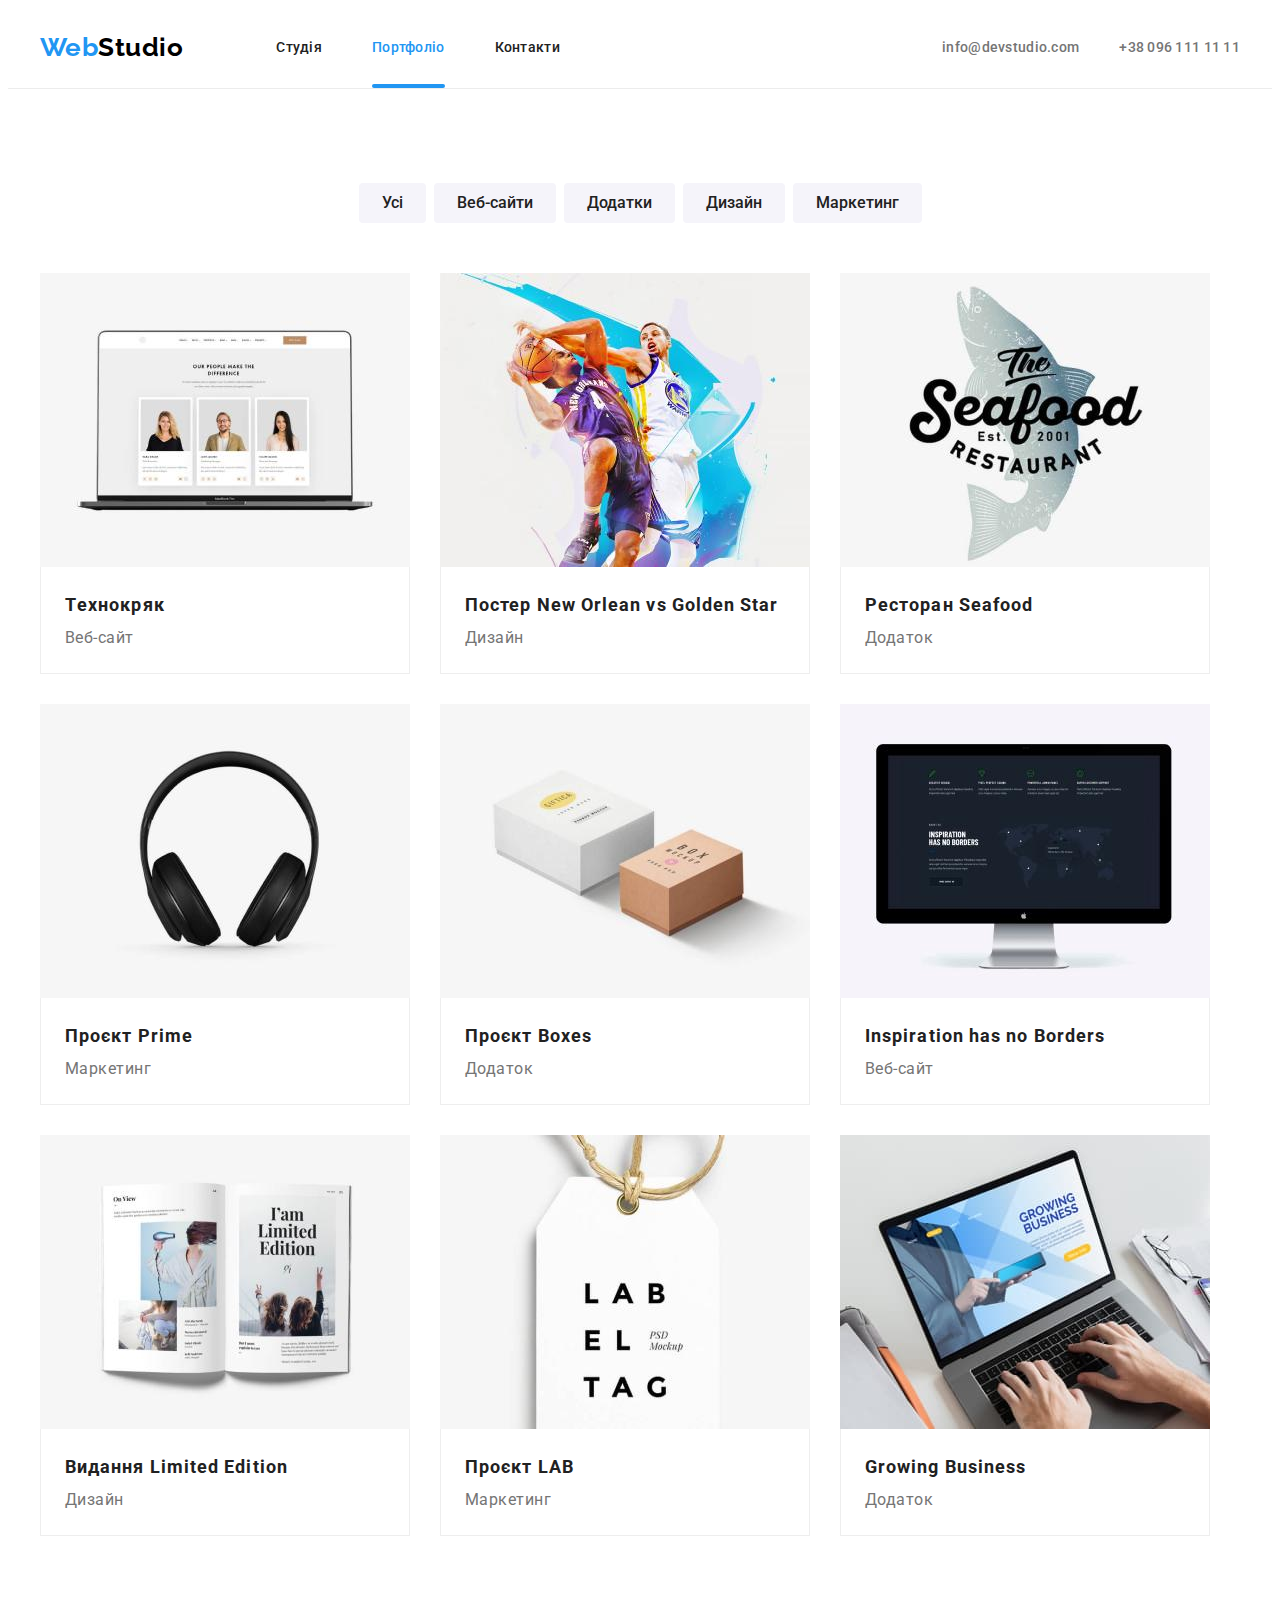
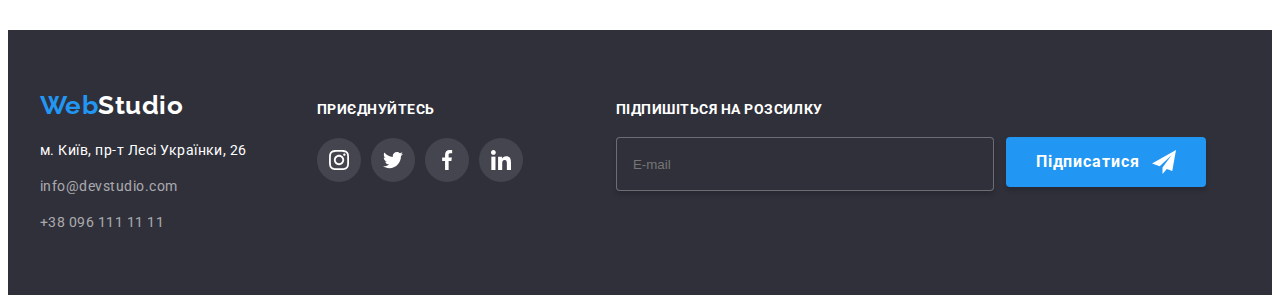
==== commit b5f28fae: "edits footer" ====
--- a/portfolio.html
+++ b/portfolio.html
@@ -356,6 +356,24 @@
             </li>
           </ul>
         </div>
+        <!--підписка на розсилку-->
+        <div class="subscription-container">
+          <p class="subscription-text">підпишіться на розсилку</p>
+          <form class="subscription-form">
+            <input
+              type="email"
+              name="email"
+              class="subscription-input"
+              placeholder="E-mail"
+            />
+            <button type="submit" class="subscription-button">
+              <span class="subscription-button-text">Підписатися</span>
+              <svg width="24px" height="24px" class="send-icon">
+                <use href="./images/icons.svg.svg#icon-icon-send"></use>
+              </svg>
+            </button>
+          </form>
+        </div>
       </div>
     </footer>
   </body>
--- a/css/styles.css
+++ b/css/styles.css
@@ -265,57 +265,6 @@
   text-align: center;
 }
 
-/* модальне вікно */
-.backdrop {
-  position: fixed;
-  top: 0;
-  left: 0;
-  width: 100%;
-  height: 100%;
-  background-color: rgba(0, 0, 0, 0.2);
-}
-
-.backdrop.is-hidden {
-  opacity: 0;
-  pointer-events: none;
-}
-
-.modal {
-  position: absolute;
-  top: 50%;
-  left: 50%;
-  min-width: 528px;
-  min-height: 581px;
-  padding: 14px;
-  border-radius: 4px;
-  background-color: var(--primary-button-color);
-  box-shadow: 0px 1px 3px rgba(0, 0, 0, 0.12), 0px 1px 1px rgba(0, 0, 0, 0.14),
-    0px 2px 1px rgba(0, 0, 0, 0.2);
-
-  transform: translate(-50%, -50%);
-  transition: transform var(--transition-time-main) var(--time-function);
-}
-
-.close-icon {
-  position: absolute;
-  top: 50%;
-  left: 50%;
-  transform: translate(-50%, -50%);
-  fill: var(--logo-color);
-}
-
-.button-close {
-  position: absolute;
-  top: 8px;
-  right: 8px;
-  width: 30px;
-  height: 30px;
-  border: 1px solid rgba(0, 0, 0, 0.1);
-  border-radius: 50%;
-  cursor: pointer;
-  background-color: var(--primary-button-color);
-}
-
 .button {
   font-family: "Roboto", sans-serif;
   cursor: pointer;
@@ -725,6 +674,77 @@
 .footer-contact:hover,
 .footer-contact:focus {
   color: var(--accent-color);
+}
+/* Підписка на розсилку */
+.subscription-container {
+  padding: 0;
+  margin-left: 93px;
+}
+
+.subscription-form {
+  display: flex;
+  gap: 12px;
+}
+
+.subscription-text {
+  font-weight: 700;
+  font-size: 14px;
+  margin-bottom: 20px;
+  color: var(--primary-button-color);
+  text-transform: uppercase;
+}
+
+.subscription-input {
+  padding-left: 16px;
+  width: 358px;
+  height: 50px;
+  border-radius: 4px;
+  background-color: var(--hero-background-color);
+  border: 1px solid rgba(255, 255, 255, 0.3);
+  box-shadow: 0px 4px 4px rgba(0, 0, 0, 0.15);
+  transition: border-color var(--transition-time-main) var(--time-function);
+}
+
+.subscription-input:hover,
+.subscription-input:focus {
+  border-color: var(--component-active-color);
+}
+
+.subscription-button-container {
+  display: flex;
+  align-items: center;
+  justify-content: center;
+  padding: 10px 28px;
+}
+
+.subscription-button {
+  display: flex;
+  align-items: center;
+  justify-content: center;
+  gap: 12px;
+  flex-wrap: wrap;
+  width: 200px;
+  height: 50px;
+
+  font-family: inherit;
+  font-weight: 700;
+  font-size: 16px;
+  letter-spacing: 0.06em;
+  line-height: 1.8;
+
+  border-radius: 4px;
+  border: none;
+  color: var(--primary-button-color);
+  background-color: var(--accent-color);
+  cursor: pointer;
+
+  box-shadow: 0px 4px 4px rgba(0, 0, 0, 0.15);
+  transition: background-color var(--transition-time-main) var(--time-function);
+}
+
+.subscription-button:focus,
+.subscription-button:hover {
+  background-color: var(--component-active-color);
 }
 
 /* портфоліо */
@@ -916,3 +936,203 @@
   text-transform: uppercase;
   color: var(--primary-button-color);
 }
+
+/* модальне вікно */
+.backdrop {
+  position: fixed;
+  top: 0;
+  left: 0;
+  width: 100%;
+  height: 100%;
+  background-color: rgba(0, 0, 0, 0.2);
+}
+
+.backdrop.is-hidden {
+  opacity: 0;
+  pointer-events: none;
+}
+
+.modal {
+  position: absolute;
+  top: 50%;
+  left: 50%;
+  min-width: 528px;
+  min-height: 581px;
+  padding: 40px;
+  border-radius: 4px;
+  background-color: var(--primary-button-color);
+  box-shadow: 0px 1px 3px rgba(0, 0, 0, 0.12), 0px 1px 1px rgba(0, 0, 0, 0.14),
+    0px 2px 1px rgba(0, 0, 0, 0.2);
+
+  transform: translate(-50%, -50%);
+  transition: transform var(--transition-time-main) var(--time-function);
+}
+
+.modal-title {
+  font-size: 20px;
+  text-align: center;
+  margin-bottom: 30px;
+  color: var(--section-title-color);
+}
+
+.close-icon {
+  position: absolute;
+  top: 50%;
+  left: 50%;
+  transform: translate(-50%, -50%);
+  fill: var(--logo-color);
+  transition: fill var(--transition-time-main) var(--time-function);
+}
+
+.button-close {
+  position: absolute;
+  top: 8px;
+  right: 8px;
+  width: 30px;
+  height: 30px;
+  border: 1px solid rgba(0, 0, 0, 0.1);
+  border-radius: 50%;
+  cursor: pointer;
+  background-color: var(--primary-button-color);
+}
+
+.close-icon:hover,
+.close-icon:focus {
+  fill: var(--accent-color);
+}
+
+.form {
+}
+
+.form-field {
+  display: flex;
+  flex-direction: column;
+  position: relative;
+  margin-bottom: 4px;
+  font-size: 12px;
+  line-height: 1.16;
+}
+
+.form-field-container {
+  position: relative;
+}
+
+.form-input {
+  width: 100%;
+  height: 40px;
+  padding-top: 11px;
+  padding-bottom: 11px;
+  padding-left: 42px;
+  margin-bottom: 28px;
+  border: 1px solid rgba(33, 33, 33, 0.2);
+  outline: none;
+
+  transition: border-color var(--transition-time-main) var(--time-function);
+}
+
+.icon {
+  position: absolute;
+  top: 40%;
+  transform: translateY(-40%);
+  left: 12px;
+  transition: var(--transition-time-main) var(--time-function);
+}
+
+.comment {
+  padding: 12px 16px;
+  margin-bottom: 20px;
+}
+
+textarea {
+  width: 480px;
+  height: 120px;
+  resize: none;
+}
+
+.checkbox-field {
+  display: flex;
+  flex-direction: row;
+  margin-bottom: 30px;
+  gap: 8px;
+}
+
+.checkbox-label {
+  font-size: 14px;
+}
+
+.form-button {
+  display: block;
+  margin-left: auto;
+  margin-right: auto;
+  width: 200px;
+  height: 50px;
+  padding: 10px 52px;
+  text-align: center;
+
+  font-family: "Roboto", sans-serif;
+  font-weight: 700;
+  font-size: 16px;
+  letter-spacing: 0.06em;
+  line-height: 1.8;
+
+  border-radius: 4px;
+  border: none;
+  color: var(--primary-button-color);
+  background-color: var(--accent-color);
+
+  box-shadow: 0px 4px 4px rgba(0, 0, 0, 0.15);
+
+  transition: background-color var(--transition-time-main) var(--time-function);
+}
+
+.form-button:hover,
+.form-button:focus {
+  background-color: var(--component-active-color);
+}
+
+.form-field:focus-within > .icon {
+  fill: var(--accent-color);
+}
+
+.form-field:focus-within > .form-input {
+  border-color: var(--accent-color);
+}
+
+.checkbox {
+  position: absolute;
+  width: 1px;
+  height: 1px;
+  margin: -1px;
+  border: 0;
+  padding: 0;
+
+  white-space: nowrap;
+  clip-path: inset(100%);
+  clip: rect(0 0 0 0);
+  overflow: hidden;
+}
+
+.checkbox-field {
+  display: flex;
+  align-items: center;
+  gap: 8px;
+}
+
+.checkbox-icon {
+  margin-right: 8px;
+  border: 2px solid var(--section-title-color);
+  border-radius: 4px;
+  fill: transparent;
+}
+
+.checkbox:checked + .checkbox-icon {
+  fill: var(--primary-button-color);
+  background-color: var(--accent-color);
+  border-color: var(--accent-color);
+  border-radius: 2px;
+}
+
+.policy-link {
+  color: var(--accent-color);
+  text-decoration: underline;
+}
--- a/css/styles.css
+++ b/css/styles.css
@@ -265,57 +265,6 @@
   text-align: center;
 }
 
-/* модальне вікно */
-.backdrop {
-  position: fixed;
-  top: 0;
-  left: 0;
-  width: 100%;
-  height: 100%;
-  background-color: rgba(0, 0, 0, 0.2);
-}
-
-.backdrop.is-hidden {
-  opacity: 0;
-  pointer-events: none;
-}
-
-.modal {
-  position: absolute;
-  top: 50%;
-  left: 50%;
-  min-width: 528px;
-  min-height: 581px;
-  padding: 14px;
-  border-radius: 4px;
-  background-color: var(--primary-button-color);
-  box-shadow: 0px 1px 3px rgba(0, 0, 0, 0.12), 0px 1px 1px rgba(0, 0, 0, 0.14),
-    0px 2px 1px rgba(0, 0, 0, 0.2);
-
-  transform: translate(-50%, -50%);
-  transition: transform var(--transition-time-main) var(--time-function);
-}
-
-.close-icon {
-  position: absolute;
-  top: 50%;
-  left: 50%;
-  transform: translate(-50%, -50%);
-  fill: var(--logo-color);
-}
-
-.button-close {
-  position: absolute;
-  top: 8px;
-  right: 8px;
-  width: 30px;
-  height: 30px;
-  border: 1px solid rgba(0, 0, 0, 0.1);
-  border-radius: 50%;
-  cursor: pointer;
-  background-color: var(--primary-button-color);
-}
-
 .button {
   font-family: "Roboto", sans-serif;
   cursor: pointer;
@@ -725,6 +674,77 @@
 .footer-contact:hover,
 .footer-contact:focus {
   color: var(--accent-color);
+}
+/* Підписка на розсилку */
+.subscription-container {
+  padding: 0;
+  margin-left: 93px;
+}
+
+.subscription-form {
+  display: flex;
+  gap: 12px;
+}
+
+.subscription-text {
+  font-weight: 700;
+  font-size: 14px;
+  margin-bottom: 20px;
+  color: var(--primary-button-color);
+  text-transform: uppercase;
+}
+
+.subscription-input {
+  padding-left: 16px;
+  width: 358px;
+  height: 50px;
+  border-radius: 4px;
+  background-color: var(--hero-background-color);
+  border: 1px solid rgba(255, 255, 255, 0.3);
+  box-shadow: 0px 4px 4px rgba(0, 0, 0, 0.15);
+  transition: border-color var(--transition-time-main) var(--time-function);
+}
+
+.subscription-input:hover,
+.subscription-input:focus {
+  border-color: var(--component-active-color);
+}
+
+.subscription-button-container {
+  display: flex;
+  align-items: center;
+  justify-content: center;
+  padding: 10px 28px;
+}
+
+.subscription-button {
+  display: flex;
+  align-items: center;
+  justify-content: center;
+  gap: 12px;
+  flex-wrap: wrap;
+  width: 200px;
+  height: 50px;
+
+  font-family: inherit;
+  font-weight: 700;
+  font-size: 16px;
+  letter-spacing: 0.06em;
+  line-height: 1.8;
+
+  border-radius: 4px;
+  border: none;
+  color: var(--primary-button-color);
+  background-color: var(--accent-color);
+  cursor: pointer;
+
+  box-shadow: 0px 4px 4px rgba(0, 0, 0, 0.15);
+  transition: background-color var(--transition-time-main) var(--time-function);
+}
+
+.subscription-button:focus,
+.subscription-button:hover {
+  background-color: var(--component-active-color);
 }
 
 /* портфоліо */
@@ -916,3 +936,203 @@
   text-transform: uppercase;
   color: var(--primary-button-color);
 }
+
+/* модальне вікно */
+.backdrop {
+  position: fixed;
+  top: 0;
+  left: 0;
+  width: 100%;
+  height: 100%;
+  background-color: rgba(0, 0, 0, 0.2);
+}
+
+.backdrop.is-hidden {
+  opacity: 0;
+  pointer-events: none;
+}
+
+.modal {
+  position: absolute;
+  top: 50%;
+  left: 50%;
+  min-width: 528px;
+  min-height: 581px;
+  padding: 40px;
+  border-radius: 4px;
+  background-color: var(--primary-button-color);
+  box-shadow: 0px 1px 3px rgba(0, 0, 0, 0.12), 0px 1px 1px rgba(0, 0, 0, 0.14),
+    0px 2px 1px rgba(0, 0, 0, 0.2);
+
+  transform: translate(-50%, -50%);
+  transition: transform var(--transition-time-main) var(--time-function);
+}
+
+.modal-title {
+  font-size: 20px;
+  text-align: center;
+  margin-bottom: 30px;
+  color: var(--section-title-color);
+}
+
+.close-icon {
+  position: absolute;
+  top: 50%;
+  left: 50%;
+  transform: translate(-50%, -50%);
+  fill: var(--logo-color);
+  transition: fill var(--transition-time-main) var(--time-function);
+}
+
+.button-close {
+  position: absolute;
+  top: 8px;
+  right: 8px;
+  width: 30px;
+  height: 30px;
+  border: 1px solid rgba(0, 0, 0, 0.1);
+  border-radius: 50%;
+  cursor: pointer;
+  background-color: var(--primary-button-color);
+}
+
+.close-icon:hover,
+.close-icon:focus {
+  fill: var(--accent-color);
+}
+
+.form {
+}
+
+.form-field {
+  display: flex;
+  flex-direction: column;
+  position: relative;
+  margin-bottom: 4px;
+  font-size: 12px;
+  line-height: 1.16;
+}
+
+.form-field-container {
+  position: relative;
+}
+
+.form-input {
+  width: 100%;
+  height: 40px;
+  padding-top: 11px;
+  padding-bottom: 11px;
+  padding-left: 42px;
+  margin-bottom: 28px;
+  border: 1px solid rgba(33, 33, 33, 0.2);
+  outline: none;
+
+  transition: border-color var(--transition-time-main) var(--time-function);
+}
+
+.icon {
+  position: absolute;
+  top: 40%;
+  transform: translateY(-40%);
+  left: 12px;
+  transition: var(--transition-time-main) var(--time-function);
+}
+
+.comment {
+  padding: 12px 16px;
+  margin-bottom: 20px;
+}
+
+textarea {
+  width: 480px;
+  height: 120px;
+  resize: none;
+}
+
+.checkbox-field {
+  display: flex;
+  flex-direction: row;
+  margin-bottom: 30px;
+  gap: 8px;
+}
+
+.checkbox-label {
+  font-size: 14px;
+}
+
+.form-button {
+  display: block;
+  margin-left: auto;
+  margin-right: auto;
+  width: 200px;
+  height: 50px;
+  padding: 10px 52px;
+  text-align: center;
+
+  font-family: "Roboto", sans-serif;
+  font-weight: 700;
+  font-size: 16px;
+  letter-spacing: 0.06em;
+  line-height: 1.8;
+
+  border-radius: 4px;
+  border: none;
+  color: var(--primary-button-color);
+  background-color: var(--accent-color);
+
+  box-shadow: 0px 4px 4px rgba(0, 0, 0, 0.15);
+
+  transition: background-color var(--transition-time-main) var(--time-function);
+}
+
+.form-button:hover,
+.form-button:focus {
+  background-color: var(--component-active-color);
+}
+
+.form-field:focus-within > .icon {
+  fill: var(--accent-color);
+}
+
+.form-field:focus-within > .form-input {
+  border-color: var(--accent-color);
+}
+
+.checkbox {
+  position: absolute;
+  width: 1px;
+  height: 1px;
+  margin: -1px;
+  border: 0;
+  padding: 0;
+
+  white-space: nowrap;
+  clip-path: inset(100%);
+  clip: rect(0 0 0 0);
+  overflow: hidden;
+}
+
+.checkbox-field {
+  display: flex;
+  align-items: center;
+  gap: 8px;
+}
+
+.checkbox-icon {
+  margin-right: 8px;
+  border: 2px solid var(--section-title-color);
+  border-radius: 4px;
+  fill: transparent;
+}
+
+.checkbox:checked + .checkbox-icon {
+  fill: var(--primary-button-color);
+  background-color: var(--accent-color);
+  border-color: var(--accent-color);
+  border-radius: 2px;
+}
+
+.policy-link {
+  color: var(--accent-color);
+  text-decoration: underline;
+}
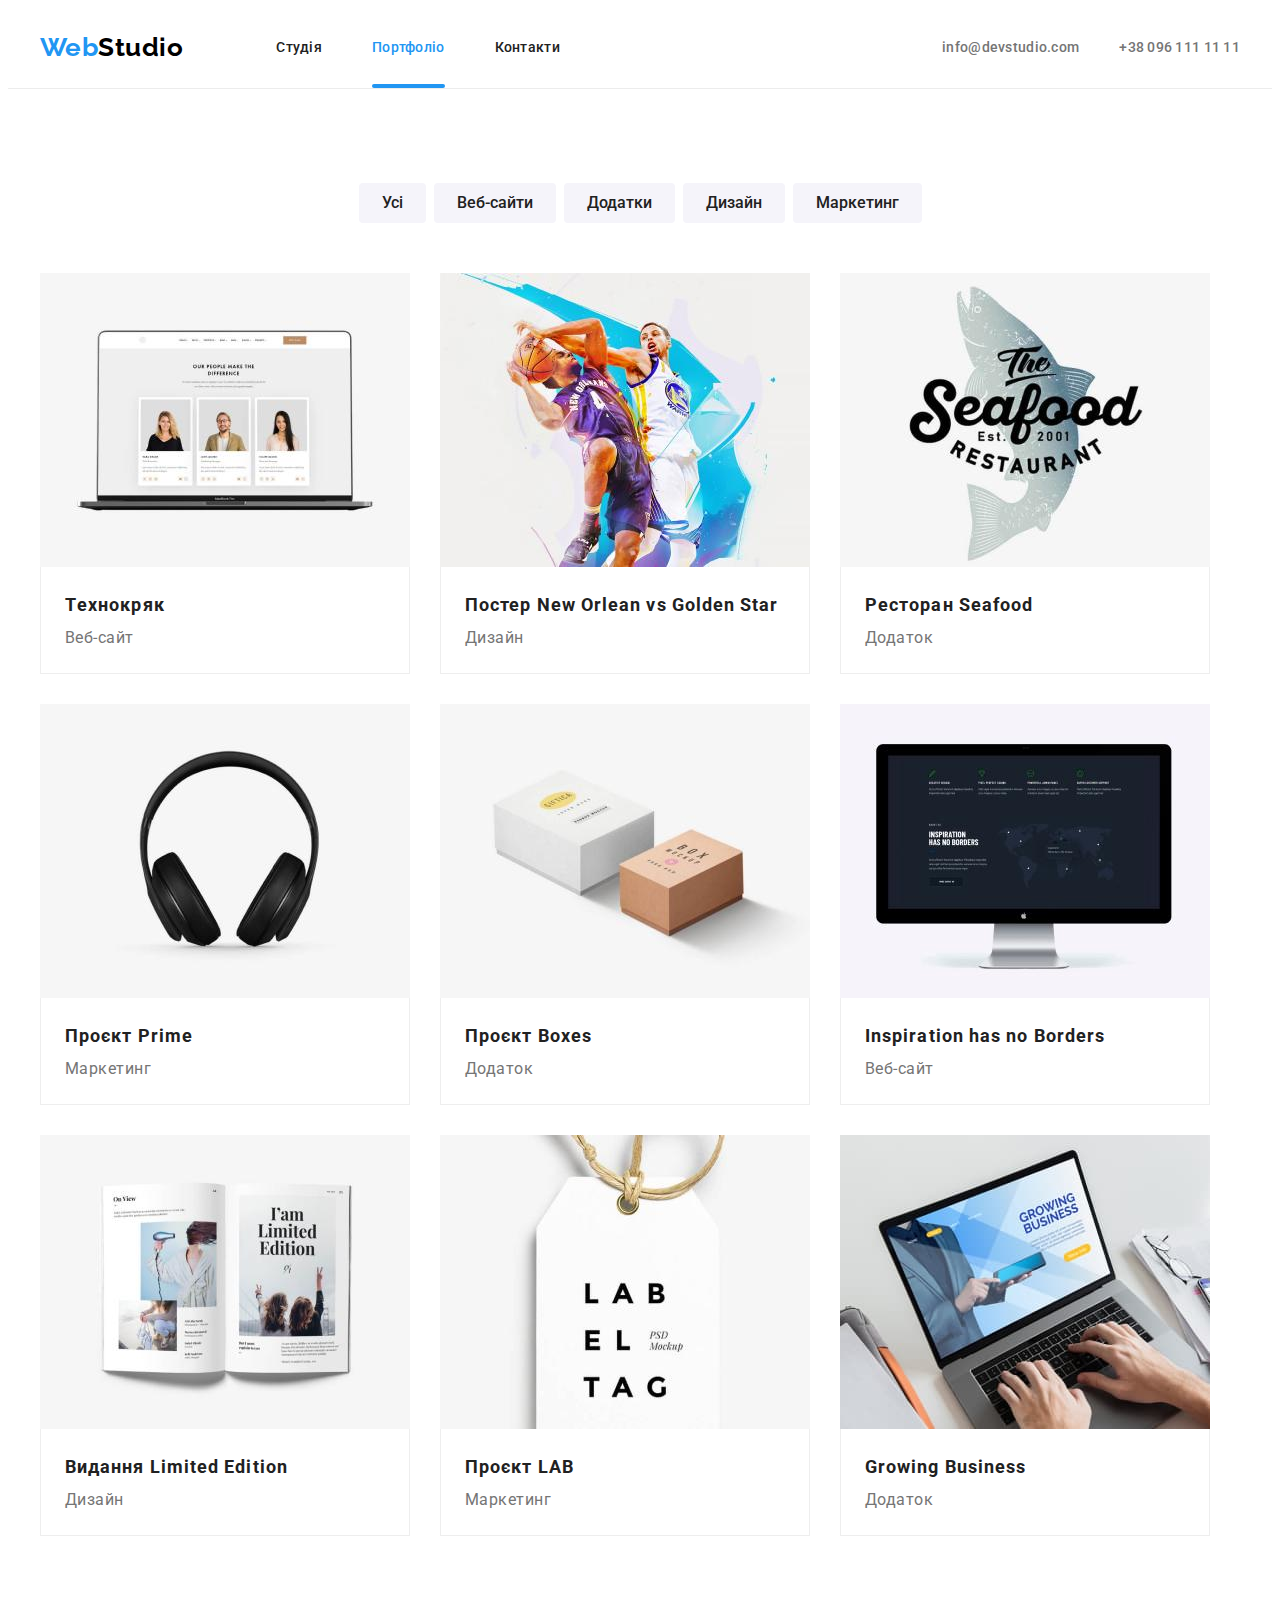
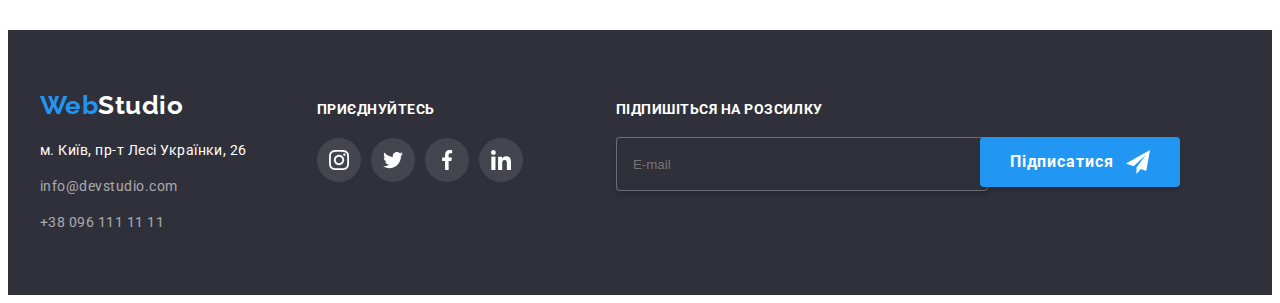
==== commit 18a79f52: "edits forms after second feedback" ====
--- a/portfolio.html
+++ b/portfolio.html
@@ -356,24 +356,21 @@
             </li>
           </ul>
         </div>
-        <!--підписка на розсилку-->
-        <div class="subscription-container">
-          <p class="subscription-text">підпишіться на розсилку</p>
-          <form class="subscription-form">
-            <input
-              type="email"
-              name="email"
-              class="subscription-input"
-              placeholder="E-mail"
-            />
-            <button type="submit" class="subscription-button">
-              <span class="subscription-button-text">Підписатися</span>
-              <svg width="24px" height="24px" class="send-icon">
-                <use href="./images/icons.svg.svg#icon-icon-send"></use>
-              </svg>
-            </button>
-          </form>
-        </div>
+      <!--підписка на розсилку-->
+      <div class="subscription-container">
+        <p class="subscription-text">підпишіться на розсилку</p>
+        <form class="subscription-form">
+          <label class="subscription-label">
+            <input type="email" name="email" class="subscription-input" placeholder="E-mail" />
+          </label>
+          <button type="submit" class="subscription-button">
+            <span class="subscription-button-text">Підписатися</span>
+            <svg width="24px" height="24px" class="send-icon">
+              <use href="./images/icons.svg.svg#icon-icon-send"></use>
+            </svg>
+          </button>
+        </form>
+      </div>
       </div>
     </footer>
   </body>
--- a/css/styles.css
+++ b/css/styles.css
@@ -694,21 +694,27 @@
   text-transform: uppercase;
 }
 
-.subscription-input {
-  padding-left: 16px;
-  width: 358px;
-  height: 50px;
-  border-radius: 4px;
-  background-color: var(--hero-background-color);
-  border: 1px solid rgba(255, 255, 255, 0.3);
-  box-shadow: 0px 4px 4px rgba(0, 0, 0, 0.15);
-  transition: border-color var(--transition-time-main) var(--time-function);
+.subscription-label{
+width: 352px;
+height: 50px;
+}
+
+.subscription-input{
+width: 100%;
+height: 100%;
+padding-left: 16px;
+background-color: var(--hero-background-color);
+border: 1px solid rgba(255, 255, 255, 0.3);
+border-radius: 4px;
+box-shadow: 0px 4px 4px rgba(0, 0, 0, 0.15);
+transition: border-color var(--transition-time-main) var(--time-function);
 }
 
 .subscription-input:hover,
 .subscription-input:focus {
   border-color: var(--component-active-color);
 }
+
 
 .subscription-button-container {
   display: flex;
@@ -956,8 +962,8 @@
   position: absolute;
   top: 50%;
   left: 50%;
-  min-width: 528px;
-  min-height: 581px;
+  max-width: 528px;
+  max-height: 581px;
   padding: 40px;
   border-radius: 4px;
   background-color: var(--primary-button-color);
@@ -971,21 +977,20 @@
 .modal-title {
   font-size: 20px;
   text-align: center;
-  margin-bottom: 30px;
+  margin-top: 0;
+  margin-bottom: 12px;
   color: var(--section-title-color);
 }
 
 .close-icon {
-  position: absolute;
-  top: 50%;
-  left: 50%;
-  transform: translate(-50%, -50%);
-  fill: var(--logo-color);
-  transition: fill var(--transition-time-main) var(--time-function);
+display: flex;
 }
 
 .button-close {
   position: absolute;
+  display: flex;
+  align-items: center;
+  justify-content: center;
   top: 8px;
   right: 8px;
   width: 30px;
@@ -994,27 +999,42 @@
   border-radius: 50%;
   cursor: pointer;
   background-color: var(--primary-button-color);
-}
-
-.close-icon:hover,
-.close-icon:focus {
+  fill: var(--logo-color);
+  transition: fill var(--transition-time-main) var(--time-function);
+}
+
+.button-close:hover,
+.button-close:focus {
   fill: var(--accent-color);
 }
 
-.form {
+.form{
+margin: 0;
+}
+
+.form-field-container{
+  margin-bottom: 10px;
 }
 
 .form-field {
   display: flex;
   flex-direction: column;
   position: relative;
-  margin-bottom: 4px;
   font-size: 12px;
   line-height: 1.16;
 }
 
+.form-field:nth-child(4) {
+  margin-bottom: 0;
+}
+
 .form-field-container {
   position: relative;
+  width: 448px;
+}
+
+.label-text{
+margin-bottom: 4px;
 }
 
 .form-input {
@@ -1023,8 +1043,8 @@
   padding-top: 11px;
   padding-bottom: 11px;
   padding-left: 42px;
-  margin-bottom: 28px;
   border: 1px solid rgba(33, 33, 33, 0.2);
+  border-radius: 4px;
   outline: none;
 
   transition: border-color var(--transition-time-main) var(--time-function);
@@ -1032,25 +1052,37 @@
 
 .icon {
   position: absolute;
-  top: 40%;
-  transform: translateY(-40%);
+  top: 65%;
+  transform: translateY(-50%);
   left: 12px;
   transition: var(--transition-time-main) var(--time-function);
 }
 
 .comment {
+  width: 100%;
+  height: 100%;
+  margin-top: 4px;
+  resize: none;
   padding: 12px 16px;
-  margin-bottom: 20px;
-}
-
-textarea {
-  width: 480px;
-  height: 120px;
-  resize: none;
-}
+  border: 1px solid rgba(33, 33, 33, 0.2);
+  border-radius: 4px;
+  outline: none;
+}
+.form-field.comment-label{
+width: 448px;
+height: 120px;
+margin-bottom: 20px;
+}
+
+.comment::placeholder{
+font-size: 12px;
+line-height: 1.2;
+color: rgba(117, 117, 117, 0.5);
+}
+
 
 .checkbox-field {
-  display: flex;
+  display: inline-flex;
   flex-direction: row;
   margin-bottom: 30px;
   gap: 8px;
@@ -1121,15 +1153,19 @@
 .checkbox-icon {
   margin-right: 8px;
   border: 2px solid var(--section-title-color);
-  border-radius: 4px;
   fill: transparent;
+  margin-left: 12px;
+  transition: fill background-color border-color var(--transition-time-main) var(--time-function);
+}
+
+.checkbox-label{
+margin-right: 11px;
 }
 
 .checkbox:checked + .checkbox-icon {
   fill: var(--primary-button-color);
   background-color: var(--accent-color);
   border-color: var(--accent-color);
-  border-radius: 2px;
 }
 
 .policy-link {
--- a/css/styles.css
+++ b/css/styles.css
@@ -694,21 +694,27 @@
   text-transform: uppercase;
 }
 
-.subscription-input {
-  padding-left: 16px;
-  width: 358px;
-  height: 50px;
-  border-radius: 4px;
-  background-color: var(--hero-background-color);
-  border: 1px solid rgba(255, 255, 255, 0.3);
-  box-shadow: 0px 4px 4px rgba(0, 0, 0, 0.15);
-  transition: border-color var(--transition-time-main) var(--time-function);
+.subscription-label{
+width: 352px;
+height: 50px;
+}
+
+.subscription-input{
+width: 100%;
+height: 100%;
+padding-left: 16px;
+background-color: var(--hero-background-color);
+border: 1px solid rgba(255, 255, 255, 0.3);
+border-radius: 4px;
+box-shadow: 0px 4px 4px rgba(0, 0, 0, 0.15);
+transition: border-color var(--transition-time-main) var(--time-function);
 }
 
 .subscription-input:hover,
 .subscription-input:focus {
   border-color: var(--component-active-color);
 }
+
 
 .subscription-button-container {
   display: flex;
@@ -956,8 +962,8 @@
   position: absolute;
   top: 50%;
   left: 50%;
-  min-width: 528px;
-  min-height: 581px;
+  max-width: 528px;
+  max-height: 581px;
   padding: 40px;
   border-radius: 4px;
   background-color: var(--primary-button-color);
@@ -971,21 +977,20 @@
 .modal-title {
   font-size: 20px;
   text-align: center;
-  margin-bottom: 30px;
+  margin-top: 0;
+  margin-bottom: 12px;
   color: var(--section-title-color);
 }
 
 .close-icon {
-  position: absolute;
-  top: 50%;
-  left: 50%;
-  transform: translate(-50%, -50%);
-  fill: var(--logo-color);
-  transition: fill var(--transition-time-main) var(--time-function);
+display: flex;
 }
 
 .button-close {
   position: absolute;
+  display: flex;
+  align-items: center;
+  justify-content: center;
   top: 8px;
   right: 8px;
   width: 30px;
@@ -994,27 +999,42 @@
   border-radius: 50%;
   cursor: pointer;
   background-color: var(--primary-button-color);
-}
-
-.close-icon:hover,
-.close-icon:focus {
+  fill: var(--logo-color);
+  transition: fill var(--transition-time-main) var(--time-function);
+}
+
+.button-close:hover,
+.button-close:focus {
   fill: var(--accent-color);
 }
 
-.form {
+.form{
+margin: 0;
+}
+
+.form-field-container{
+  margin-bottom: 10px;
 }
 
 .form-field {
   display: flex;
   flex-direction: column;
   position: relative;
-  margin-bottom: 4px;
   font-size: 12px;
   line-height: 1.16;
 }
 
+.form-field:nth-child(4) {
+  margin-bottom: 0;
+}
+
 .form-field-container {
   position: relative;
+  width: 448px;
+}
+
+.label-text{
+margin-bottom: 4px;
 }
 
 .form-input {
@@ -1023,8 +1043,8 @@
   padding-top: 11px;
   padding-bottom: 11px;
   padding-left: 42px;
-  margin-bottom: 28px;
   border: 1px solid rgba(33, 33, 33, 0.2);
+  border-radius: 4px;
   outline: none;
 
   transition: border-color var(--transition-time-main) var(--time-function);
@@ -1032,25 +1052,37 @@
 
 .icon {
   position: absolute;
-  top: 40%;
-  transform: translateY(-40%);
+  top: 65%;
+  transform: translateY(-50%);
   left: 12px;
   transition: var(--transition-time-main) var(--time-function);
 }
 
 .comment {
+  width: 100%;
+  height: 100%;
+  margin-top: 4px;
+  resize: none;
   padding: 12px 16px;
-  margin-bottom: 20px;
-}
-
-textarea {
-  width: 480px;
-  height: 120px;
-  resize: none;
-}
+  border: 1px solid rgba(33, 33, 33, 0.2);
+  border-radius: 4px;
+  outline: none;
+}
+.form-field.comment-label{
+width: 448px;
+height: 120px;
+margin-bottom: 20px;
+}
+
+.comment::placeholder{
+font-size: 12px;
+line-height: 1.2;
+color: rgba(117, 117, 117, 0.5);
+}
+
 
 .checkbox-field {
-  display: flex;
+  display: inline-flex;
   flex-direction: row;
   margin-bottom: 30px;
   gap: 8px;
@@ -1121,15 +1153,19 @@
 .checkbox-icon {
   margin-right: 8px;
   border: 2px solid var(--section-title-color);
-  border-radius: 4px;
   fill: transparent;
+  margin-left: 12px;
+  transition: fill background-color border-color var(--transition-time-main) var(--time-function);
+}
+
+.checkbox-label{
+margin-right: 11px;
 }
 
 .checkbox:checked + .checkbox-icon {
   fill: var(--primary-button-color);
   background-color: var(--accent-color);
   border-color: var(--accent-color);
-  border-radius: 2px;
 }
 
 .policy-link {
